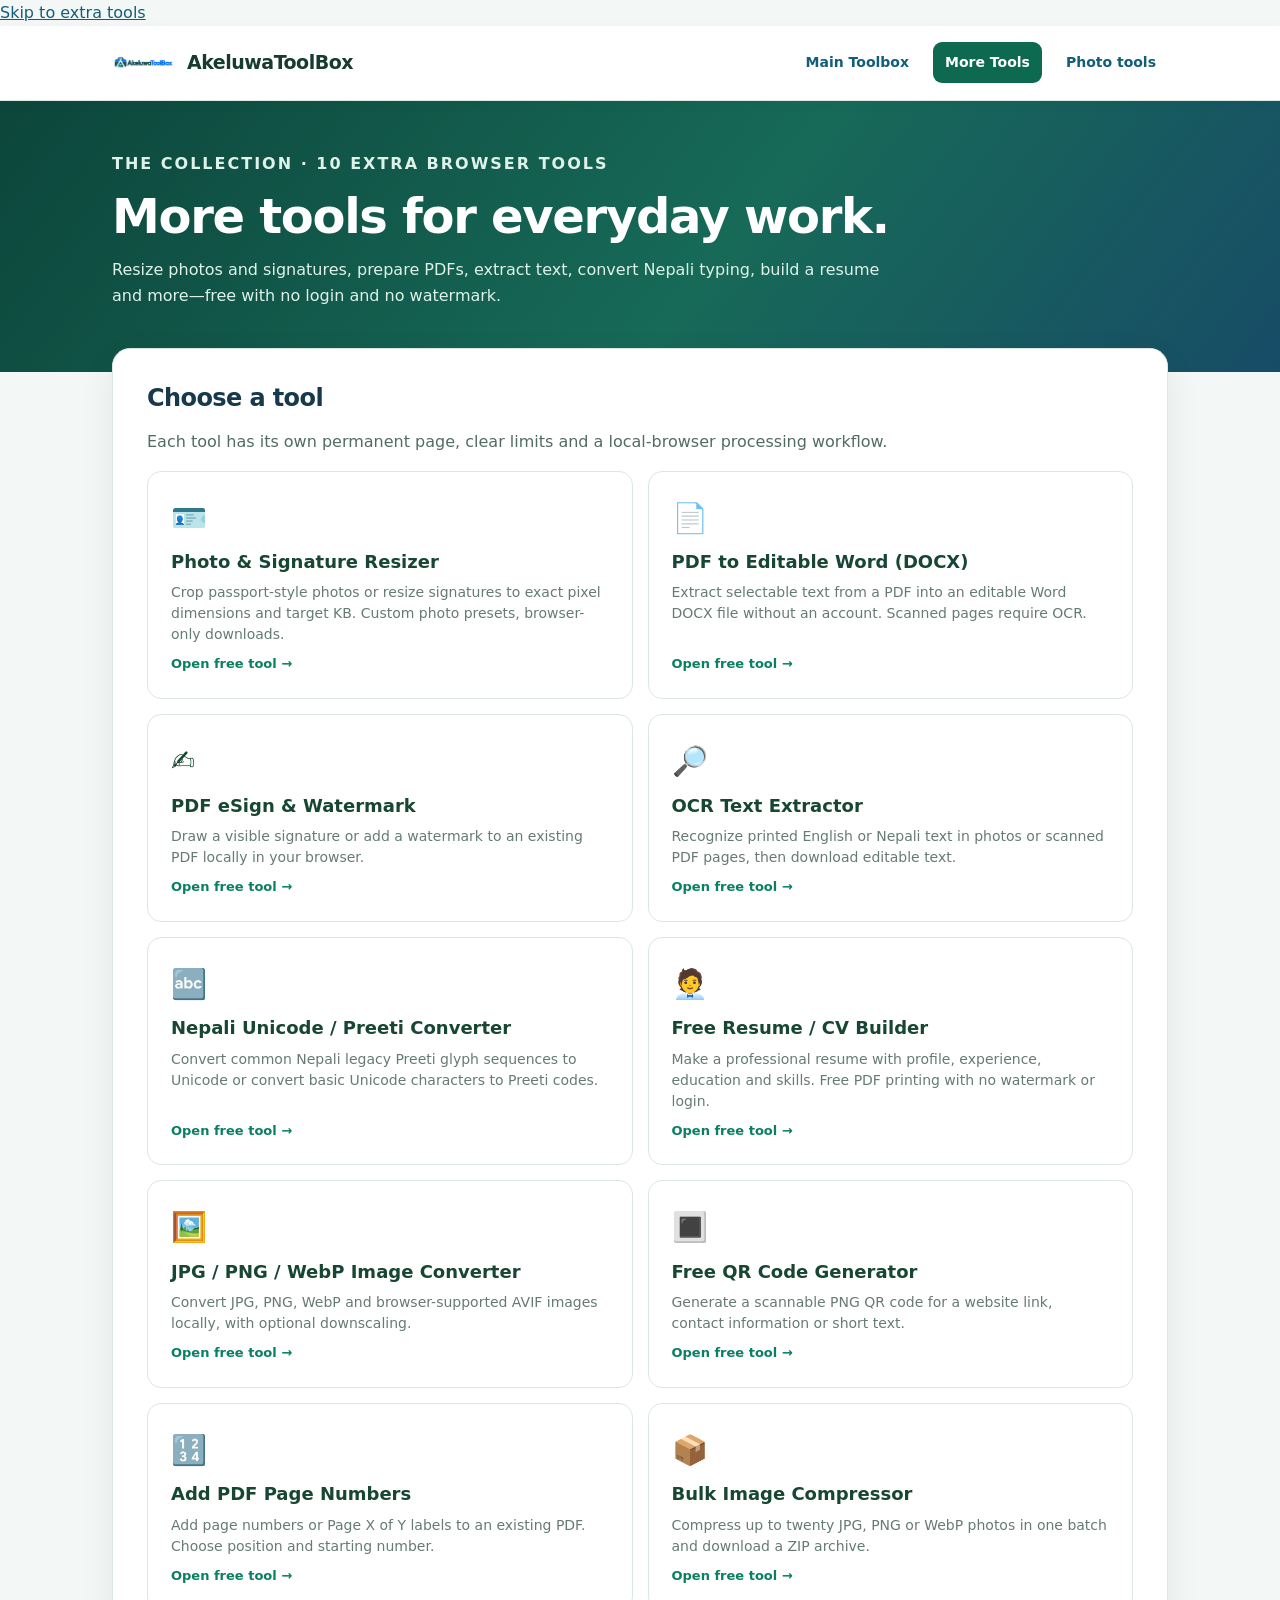
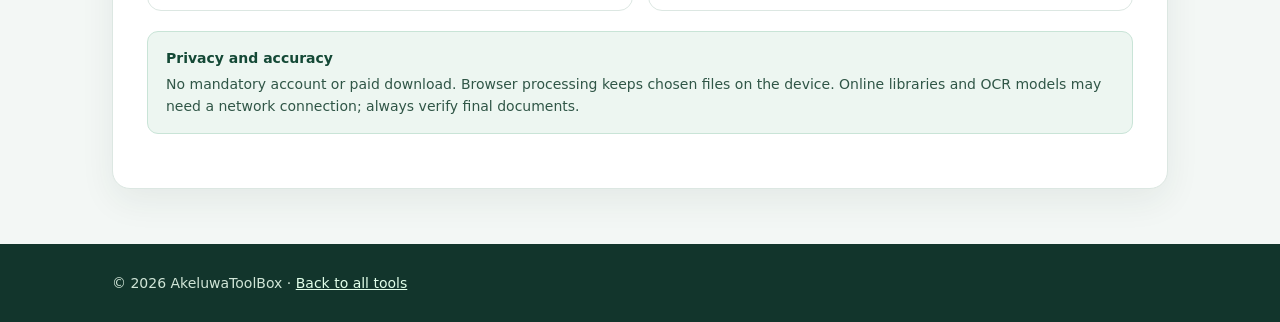
==== website/extra-tools/index.html @ 6e6ee6f1 "Add 10 free browser Toolbox utilities, SEO pages, safe static build and tests" ====
<!doctype html><html lang="en"><head><meta charset="utf-8"><meta name="viewport" content="width=device-width, initial-scale=1"><title>10 More Free PDF, Image and Nepali Tools | AkeluwaToolBox</title><meta name="description" content="Free photo and signature resizer, PDF to Word, PDF signing, OCR, Preeti converter, resume maker, image converter, QR generator, page numbers and bulk compression."><meta name="robots" content="index,follow"><link rel="canonical" href="__TOOLBOX_PUBLIC_ROOT__/extra-tools/"><meta property="og:title" content="10 More Free Tools | AkeluwaToolBox"><meta property="og:url" content="__TOOLBOX_PUBLIC_ROOT__/extra-tools/"><link rel="icon" href="../assets/images/favicon.png" type="image/png"><link rel="stylesheet" href="style.css"><script type="application/ld+json">{"@context":"https://schema.org","@type":"CollectionPage","name":"More free browser tools — AkeluwaToolBox","url":"__TOOLBOX_PUBLIC_ROOT__/extra-tools/","hasPart":[{"@type":"SoftwareApplication","name":"Photo & Signature Resizer","url":"__TOOLBOX_PUBLIC_ROOT__/extra-tools/photo-signature-resizer/"},{"@type":"SoftwareApplication","name":"PDF to Editable Word (DOCX)","url":"__TOOLBOX_PUBLIC_ROOT__/extra-tools/pdf-to-word/"},{"@type":"SoftwareApplication","name":"PDF eSign & Watermark","url":"__TOOLBOX_PUBLIC_ROOT__/extra-tools/pdf-esign-watermark/"},{"@type":"SoftwareApplication","name":"OCR Text Extractor","url":"__TOOLBOX_PUBLIC_ROOT__/extra-tools/ocr-text-extractor/"},{"@type":"SoftwareApplication","name":"Nepali Unicode / Preeti Converter","url":"__TOOLBOX_PUBLIC_ROOT__/extra-tools/unicode-preeti/"},{"@type":"SoftwareApplication","name":"Free Resume / CV Builder","url":"__TOOLBOX_PUBLIC_ROOT__/extra-tools/resume-builder/"},{"@type":"SoftwareApplication","name":"JPG / PNG / WebP Image Converter","url":"__TOOLBOX_PUBLIC_ROOT__/extra-tools/image-format-converter/"},{"@type":"SoftwareApplication","name":"Free QR Code Generator","url":"__TOOLBOX_PUBLIC_ROOT__/extra-tools/qr-code-generator/"},{"@type":"SoftwareApplication","name":"Add PDF Page Numbers","url":"__TOOLBOX_PUBLIC_ROOT__/extra-tools/pdf-page-numbers/"},{"@type":"SoftwareApplication","name":"Bulk Image Compressor","url":"__TOOLBOX_PUBLIC_ROOT__/extra-tools/bulk-image-compressor/"}]}</script></head><body><a href="#toolMain">Skip to extra tools</a><header class="extra-header"><nav class="extra-container" aria-label="Site navigation"><a class="extra-brand" href="../"><img src="../assets/images/logo.png" alt="">AkeluwaToolBox</a><div class="extra-links"><a href="../">Main Toolbox</a><a href="./" aria-current="page">More Tools</a><a href="../compress-photo/">Photo tools</a></div></nav></header><section class="extra-hero"><div class="extra-container"><p class="extra-eyebrow">The collection · 10 extra browser tools</p><h1>More tools for everyday work.</h1><p>Resize photos and signatures, prepare PDFs, extract text, convert Nepali typing, build a resume and more—free with no login and no watermark.</p></div></section><main id="toolMain" class="extra-container extra-main"><div class="extra-panel"><h2>Choose a tool</h2><p>Each tool has its own permanent page, clear limits and a local-browser processing workflow.</p><div class="extra-hub-grid"><a class="extra-hub-link" href="photo-signature-resizer/"><span class="extra-hub-icon" aria-hidden="true">🪪</span><strong>Photo &amp; Signature Resizer</strong><small>Crop passport-style photos or resize signatures to exact pixel dimensions and target KB. Custom photo presets, browser-only downloads.</small><em>Open free tool →</em></a><a class="extra-hub-link" href="pdf-to-word/"><span class="extra-hub-icon" aria-hidden="true">📄</span><strong>PDF to Editable Word (DOCX)</strong><small>Extract selectable text from a PDF into an editable Word DOCX file without an account. Scanned pages require OCR.</small><em>Open free tool →</em></a><a class="extra-hub-link" href="pdf-esign-watermark/"><span class="extra-hub-icon" aria-hidden="true">✍️</span><strong>PDF eSign &amp; Watermark</strong><small>Draw a visible signature or add a watermark to an existing PDF locally in your browser.</small><em>Open free tool →</em></a><a class="extra-hub-link" href="ocr-text-extractor/"><span class="extra-hub-icon" aria-hidden="true">🔎</span><strong>OCR Text Extractor</strong><small>Recognize printed English or Nepali text in photos or scanned PDF pages, then download editable text.</small><em>Open free tool →</em></a><a class="extra-hub-link" href="unicode-preeti/"><span class="extra-hub-icon" aria-hidden="true">🔤</span><strong>Nepali Unicode / Preeti Converter</strong><small>Convert common Nepali legacy Preeti glyph sequences to Unicode or convert basic Unicode characters to Preeti codes.</small><em>Open free tool →</em></a><a class="extra-hub-link" href="resume-builder/"><span class="extra-hub-icon" aria-hidden="true">🧑‍💼</span><strong>Free Resume / CV Builder</strong><small>Make a professional resume with profile, experience, education and skills. Free PDF printing with no watermark or login.</small><em>Open free tool →</em></a><a class="extra-hub-link" href="image-format-converter/"><span class="extra-hub-icon" aria-hidden="true">🖼️</span><strong>JPG / PNG / WebP Image Converter</strong><small>Convert JPG, PNG, WebP and browser-supported AVIF images locally, with optional downscaling.</small><em>Open free tool →</em></a><a class="extra-hub-link" href="qr-code-generator/"><span class="extra-hub-icon" aria-hidden="true">🔳</span><strong>Free QR Code Generator</strong><small>Generate a scannable PNG QR code for a website link, contact information or short text.</small><em>Open free tool →</em></a><a class="extra-hub-link" href="pdf-page-numbers/"><span class="extra-hub-icon" aria-hidden="true">🔢</span><strong>Add PDF Page Numbers</strong><small>Add page numbers or Page X of Y labels to an existing PDF. Choose position and starting number.</small><em>Open free tool →</em></a><a class="extra-hub-link" href="bulk-image-compressor/"><span class="extra-hub-icon" aria-hidden="true">📦</span><strong>Bulk Image Compressor</strong><small>Compress up to twenty JPG, PNG or WebP photos in one batch and download a ZIP archive.</small><em>Open free tool →</em></a></div><div class="extra-note"><strong>Privacy and accuracy</strong>No mandatory account or paid download. Browser processing keeps chosen files on the device. Online libraries and OCR models may need a network connection; always verify final documents.</div></div></main><footer class="extra-footer"><div class="extra-container">© 2026 AkeluwaToolBox · <a href="../">Back to all tools</a></div></footer></body></html>
---- website/extra-tools/style.css ----
/* AKELUWA Toolbox additional utilities — mobile first, keyboard accessible. */
:root{color-scheme:light;font-family:Inter,system-ui,-apple-system,"Segoe UI",sans-serif;color:#17394b;background:#f3f7f5}
*{box-sizing:border-box}body{margin:0;line-height:1.6}a{color:#125e7a}button,input,select,textarea{font:inherit}button{cursor:pointer}
a:focus-visible,button:focus-visible,input:focus-visible,select:focus-visible,textarea:focus-visible{outline:3px solid #e2ab2e;outline-offset:2px}
[hidden]{display:none!important}.extra-container{max-width:1100px;margin:0 auto;padding:0 22px}
.extra-header{background:#fff;border-bottom:1px solid #ddebe3;position:sticky;top:0;z-index:15;box-shadow:0 2px 15px #14302408}
.extra-header .extra-container{min-height:74px;display:flex;align-items:center;justify-content:space-between;gap:17px;flex-wrap:wrap;padding-top:10px;padding-bottom:10px}
.extra-brand{display:flex;align-items:center;gap:12px;text-decoration:none;color:#173b2d;font-weight:820;font-size:19px;letter-spacing:-.5px}
.extra-brand img{width:63px;height:42px;object-fit:contain}
.extra-links{display:flex;align-items:center;gap:12px;flex-wrap:wrap}
.extra-links a{padding:9px 12px;text-decoration:none;border-radius:9px;font-size:14px;font-weight:700}
.extra-links a:hover{background:#e7f3ee}
.extra-links a[aria-current=page]{background:#0d694f;color:white}
.extra-hero{background:linear-gradient(128deg,#0c453b 0%,#176a58 56%,#174c67);color:#fff;padding:50px 0 64px}
.extra-eyebrow{font-size:12px;font-weight:800;letter-spacing:2px;color:#c1ffdf;text-transform:uppercase}
.extra-hero h1{font-size:clamp(30px,5vw,48px);line-height:1.14;letter-spacing:-1.3px;margin:13px 0}
.extra-hero p{font-size:16px;max-width:790px;color:#dff2ea;margin:0}
.extra-main{position:relative;margin-top:-24px;padding-bottom:55px}
.extra-panel{border:1px solid #dce7e2;background:#fff;border-radius:18px;padding:clamp(18px,4vw,34px);box-shadow:0 12px 35px #173b2f12}
.extra-panel h2{margin:0 0 12px;font-size:24px;letter-spacing:-.6px;line-height:1.25}
.extra-panel h3{font-size:18px;margin:12px 0}.extra-panel p{color:#536b65}
.extra-hub-grid{display:grid;grid-template-columns:repeat(2,minmax(0,1fr));gap:15px}
.extra-hub-link{display:flex;flex-direction:column;gap:9px;border:1px solid #dce7e2;border-radius:14px;padding:23px;text-decoration:none;color:#174633;min-width:0;transition:box-shadow .18s,border-color .18s,transform .18s}
.extra-hub-link:hover{border-color:#2b9b71;box-shadow:0 12px 25px #16493616;transform:translateY(-2px)}
.extra-hub-icon{font-size:29px}.extra-hub-link strong{font-size:18px;line-height:1.3}
.extra-hub-link small{font-size:14px;color:#667b72;line-height:1.5;flex:1}
.extra-hub-link em{font-style:normal;font-size:13px;font-weight:790;color:#097f64}
.extra-note{background:#edf6f1;border:1px solid #c9e4d7;color:#305647;border-radius:11px;padding:15px 18px;margin:20px 0;font-size:14px}
.extra-note strong{display:block;color:#144936;margin-bottom:4px}
.extra-form{display:grid;gap:16px}.extra-fields{display:grid;grid-template-columns:repeat(2,minmax(0,1fr));gap:15px}
.extra-field{min-width:0;display:flex;flex-direction:column;gap:7px;font-size:14px;font-weight:700;color:#224f42}
.extra-field input:not([type="checkbox"]),.extra-field select,.extra-field textarea{width:100%;padding:12px 13px;border:1px solid #becfc6;border-radius:10px;color:#182f27;background:white;min-height:45px;font-size:16px}
.extra-field textarea{min-height:125px;resize:vertical}.extra-field small{font-weight:400;font-size:12px;color:#64776f}
.extra-field input[type="file"]{padding:12px 4px}
.extra-btn{background:#126c51;color:#fff;border:0;border-radius:10px;padding:12px 20px;min-height:46px;font-weight:780;align-self:start}
.extra-btn:hover{background:#07513a}.extra-btn:disabled{cursor:wait;opacity:.64}
.extra-btn.secondary{background:#e7f3ed;color:#0c5640;border:1px solid #c1e0ce}.extra-actions{display:flex;gap:10px;flex-wrap:wrap;align-items:center}
.extra-status{margin:16px 0!important;padding:13px 17px;background:#eaf9ee;border:1px solid #bae4c4;color:#185b35!important;border-radius:10px;white-space:pre-wrap;font-size:14px;overflow-wrap:anywhere}
.extra-status.is-error{background:#fff3f1;border-color:#e9c3bf;color:#9b2b27!important}
.extra-preview{display:block;max-width:100%;max-height:340px;object-fit:contain;background:#f6f8f6;border:1px solid #d5e0d8;border-radius:10px;margin:16px 0}
.extra-output{margin:24px 0 6px}.extra-output>textarea{width:100%;border:1px solid #c6d6cd;border-radius:10px;padding:13px;min-height:180px}
.extra-sources{padding-top:28px;border-top:1px solid #e3eae7;margin-top:34px}
.extra-sources p{font-size:14px}.extra-sources a{word-break:break-word}
.extra-related{padding-top:20px}.extra-related-grid{display:grid;grid-template-columns:repeat(3,minmax(0,1fr));gap:9px}
.extra-related-grid a{background:#ecf5f0;border:1px solid #cee4d8;border-radius:10px;padding:12px;color:#145b43;text-decoration:none;font-weight:700;font-size:13px}
.extra-related-grid a:hover{background:#dbefe4}
.extra-footer{background:#12352c;color:#d0e5d7;padding:28px 0;font-size:14px}.extra-footer a{color:#e1ffea}
.extra-disclaimer{font-size:13px;color:#6b7b73!important;margin-top:16px}
#signaturePad{width:min(100%,580px);height:160px;border:2px dashed #b1caba;border-radius:12px;background:#fff;display:block;touch-action:none}
#qrCanvas{display:inline-block;padding:15px;border-radius:12px;background:white;border:1px solid #d6e6dc;min-height:100px;max-width:100%;overflow:hidden}
#qrCanvas canvas,#qrCanvas img{max-width:100%;height:auto}
#bulkReport{white-space:pre-wrap;overflow-wrap:anywhere;color:#385c49;font-size:13px;margin-top:14px}
.extra-cv-preview{margin-top:15px}.cv-paper{border:1px solid #e0e0e0;background:#fff;color:#1d2937;padding:30px;max-width:760px;box-shadow:0 8px 24px #0000000d}
.cv-paper h1{font-size:29px;letter-spacing:-.9px;line-height:1.25;margin:0}.cv-paper .cv-role{font-size:16px;color:#36586f;font-weight:700;margin:7px 0}
.cv-paper .cv-contacts{font-size:13px;color:#667481}.cv-paper h2{font-size:17px;border-bottom:1px solid #dce4e9;padding-bottom:6px;margin-top:24px}
.cv-paper section p{white-space:pre-line;font-size:14px;color:#314255}.cv-modern{border-top:9px solid #187961}
.extra-breadcrumb{font-size:13px;color:#647a6d;margin:0 0 16px}.extra-breadcrumb a{text-decoration:none}
.extra-privacy{font-size:12px;color:#d4f4df;margin-top:12px!important}
@media(max-width:780px){.extra-hub-grid{grid-template-columns:1fr}.extra-related-grid{grid-template-columns:repeat(2,minmax(0,1fr))}}
@media(max-width:560px){.extra-container{padding-left:15px;padding-right:15px}.extra-header .extra-container{min-height:66px}.extra-brand{font-size:15px}.extra-brand img{width:47px;height:34px}.extra-links{gap:2px}.extra-links a{font-size:12px;padding:6px}.extra-hero{padding:35px 0 54px}.extra-fields{grid-template-columns:1fr}.extra-related-grid{grid-template-columns:1fr}.extra-panel{border-radius:13px}.extra-hub-link{padding:18px}}
@media print{body{background:#fff!important}.extra-header,.extra-hero,.extra-panel> :not(.extra-output),.extra-footer,.extra-related,.extra-sources,.extra-note,#toolStatus{display:none!important}.extra-main{margin:0;padding:0}.extra-container{max-width:none;padding:0}.extra-panel{border:0;padding:0;box-shadow:none}.extra-output{margin:0}.cv-paper{border:0;box-shadow:none;max-width:none;padding:0}@page{margin:16mm}}
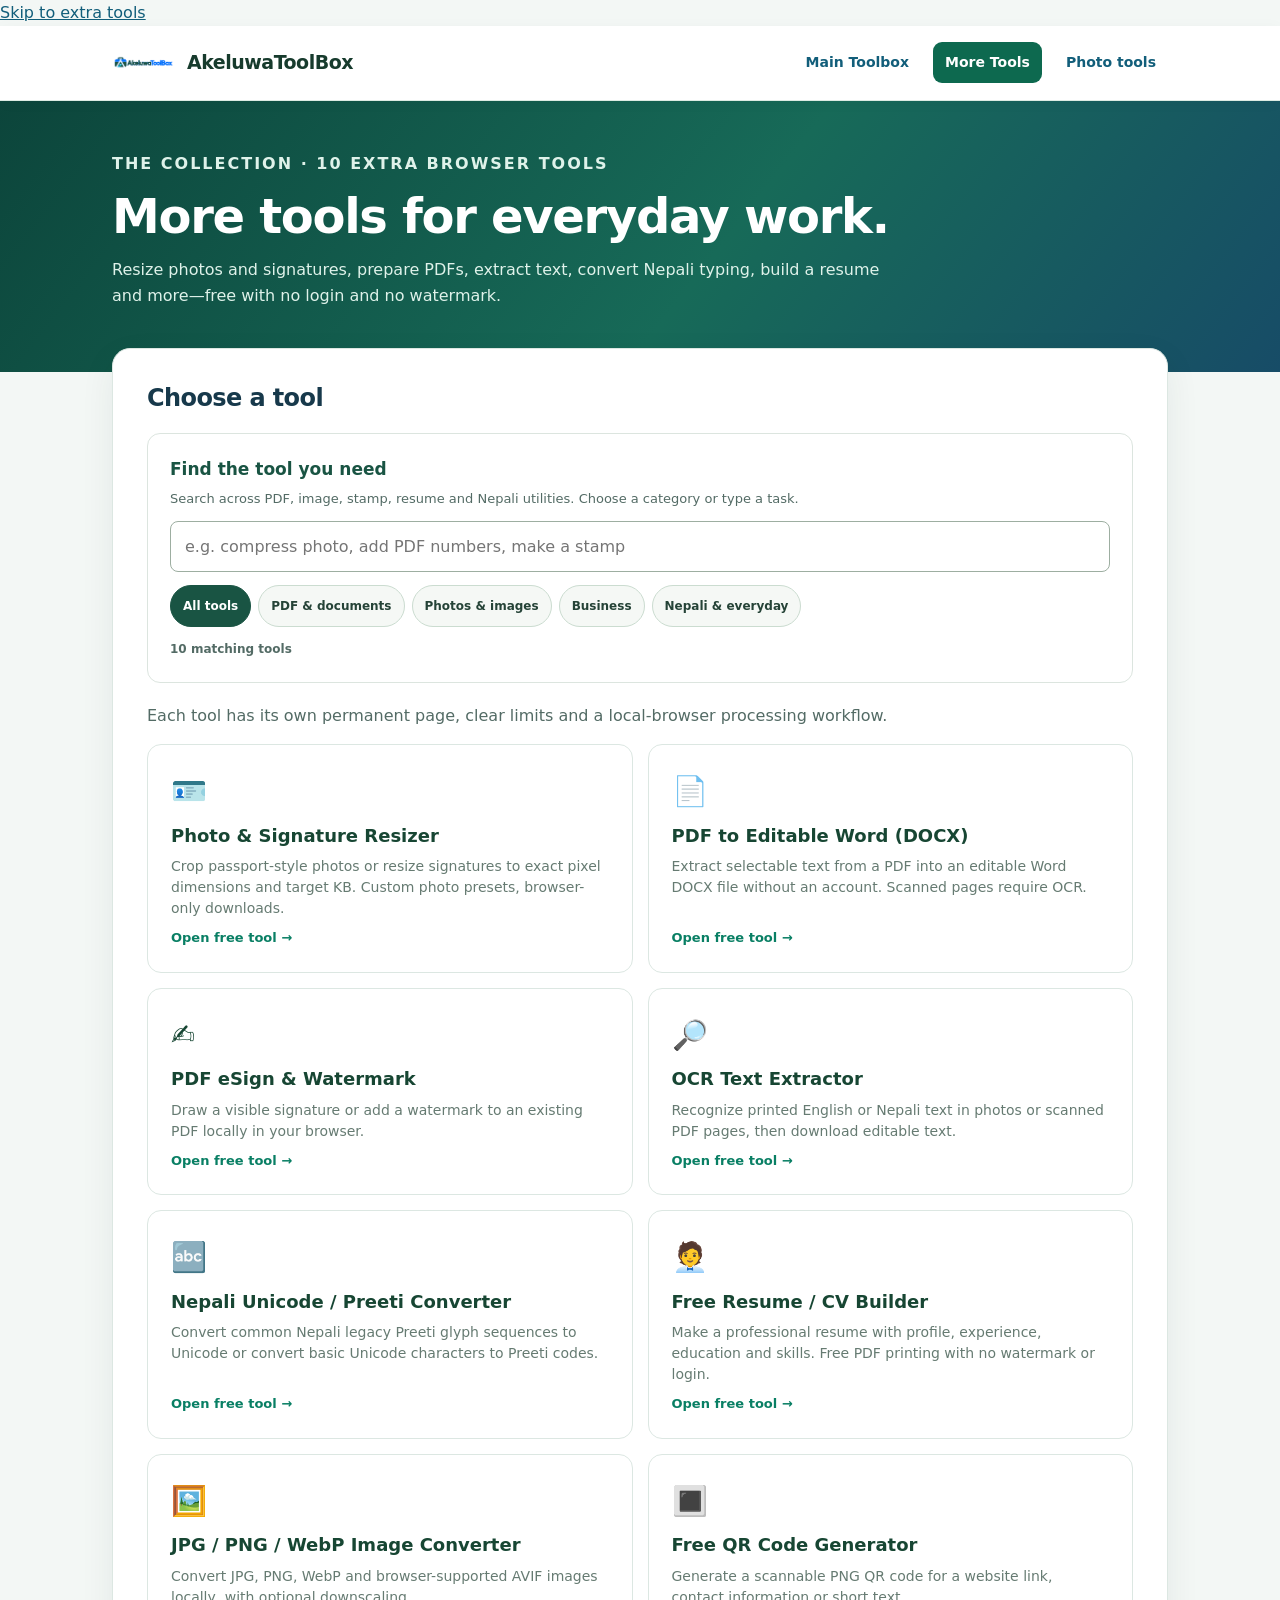
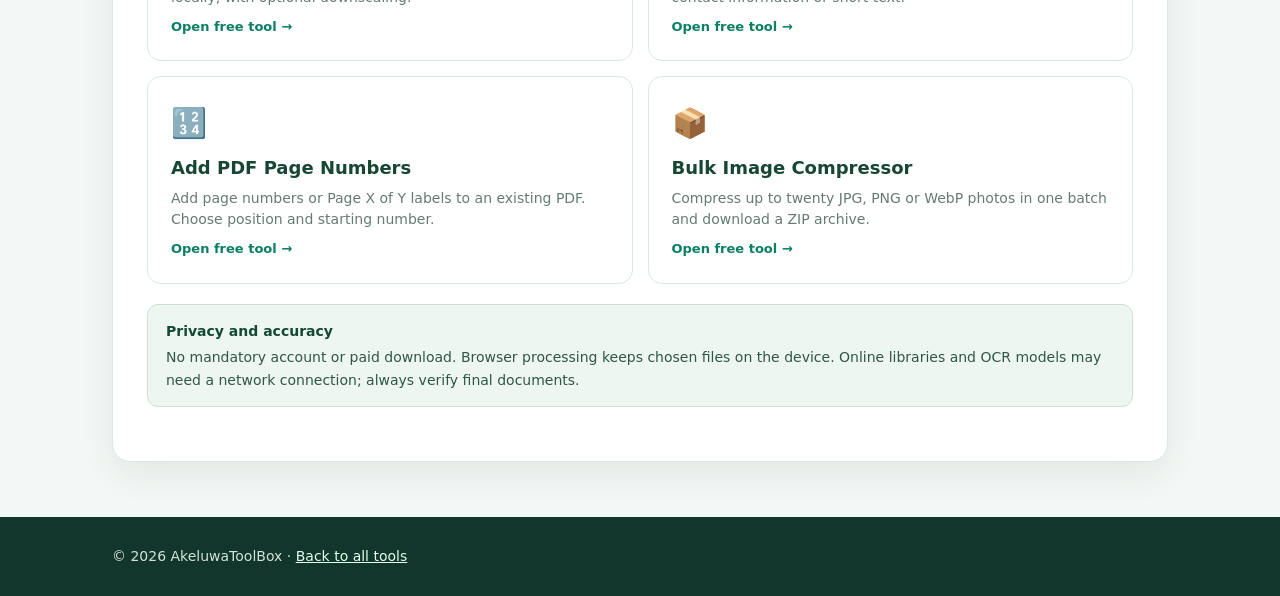
==== commit 55675933: "feat(toolbox): simplify tool discovery and protect stamp maker route" ====
--- a/website/extra-tools/index.html
+++ b/website/extra-tools/index.html
@@ -1 +1,17 @@
-<!doctype html><html lang="en"><head><meta charset="utf-8"><meta name="viewport" content="width=device-width, initial-scale=1"><title>10 More Free PDF, Image and Nepali Tools | AkeluwaToolBox</title><meta name="description" content="Free photo and signature resizer, PDF to Word, PDF signing, OCR, Preeti converter, resume maker, image converter, QR generator, page numbers and bulk compression."><meta name="robots" content="index,follow"><link rel="canonical" href="__TOOLBOX_PUBLIC_ROOT__/extra-tools/"><meta property="og:title" content="10 More Free Tools | AkeluwaToolBox"><meta property="og:url" content="__TOOLBOX_PUBLIC_ROOT__/extra-tools/"><link rel="icon" href="../assets/images/favicon.png" type="image/png"><link rel="stylesheet" href="style.css"><script type="application/ld+json">{"@context":"https://schema.org","@type":"CollectionPage","name":"More free browser tools — AkeluwaToolBox","url":"__TOOLBOX_PUBLIC_ROOT__/extra-tools/","hasPart":[{"@type":"SoftwareApplication","name":"Photo & Signature Resizer","url":"__TOOLBOX_PUBLIC_ROOT__/extra-tools/photo-signature-resizer/"},{"@type":"SoftwareApplication","name":"PDF to Editable Word (DOCX)","url":"__TOOLBOX_PUBLIC_ROOT__/extra-tools/pdf-to-word/"},{"@type":"SoftwareApplication","name":"PDF eSign & Watermark","url":"__TOOLBOX_PUBLIC_ROOT__/extra-tools/pdf-esign-watermark/"},{"@type":"SoftwareApplication","name":"OCR Text Extractor","url":"__TOOLBOX_PUBLIC_ROOT__/extra-tools/ocr-text-extractor/"},{"@type":"SoftwareApplication","name":"Nepali Unicode / Preeti Converter","url":"__TOOLBOX_PUBLIC_ROOT__/extra-tools/unicode-preeti/"},{"@type":"SoftwareApplication","name":"Free Resume / CV Builder","url":"__TOOLBOX_PUBLIC_ROOT__/extra-tools/resume-builder/"},{"@type":"SoftwareApplication","name":"JPG / PNG / WebP Image Converter","url":"__TOOLBOX_PUBLIC_ROOT__/extra-tools/image-format-converter/"},{"@type":"SoftwareApplication","name":"Free QR Code Generator","url":"__TOOLBOX_PUBLIC_ROOT__/extra-tools/qr-code-generator/"},{"@type":"SoftwareApplication","name":"Add PDF Page Numbers","url":"__TOOLBOX_PUBLIC_ROOT__/extra-tools/pdf-page-numbers/"},{"@type":"SoftwareApplication","name":"Bulk Image Compressor","url":"__TOOLBOX_PUBLIC_ROOT__/extra-tools/bulk-image-compressor/"}]}</script></head><body><a href="#toolMain">Skip to extra tools</a><header class="extra-header"><nav class="extra-container" aria-label="Site navigation"><a class="extra-brand" href="../"><img src="../assets/images/logo.png" alt="">AkeluwaToolBox</a><div class="extra-links"><a href="../">Main Toolbox</a><a href="./" aria-current="page">More Tools</a><a href="../compress-photo/">Photo tools</a></div></nav></header><section class="extra-hero"><div class="extra-container"><p class="extra-eyebrow">The collection · 10 extra browser tools</p><h1>More tools for everyday work.</h1><p>Resize photos and signatures, prepare PDFs, extract text, convert Nepali typing, build a resume and more—free with no login and no watermark.</p></div></section><main id="toolMain" class="extra-container extra-main"><div class="extra-panel"><h2>Choose a tool</h2><p>Each tool has its own permanent page, clear limits and a local-browser processing workflow.</p><div class="extra-hub-grid"><a class="extra-hub-link" href="photo-signature-resizer/"><span class="extra-hub-icon" aria-hidden="true">🪪</span><strong>Photo &amp; Signature Resizer</strong><small>Crop passport-style photos or resize signatures to exact pixel dimensions and target KB. Custom photo presets, browser-only downloads.</small><em>Open free tool →</em></a><a class="extra-hub-link" href="pdf-to-word/"><span class="extra-hub-icon" aria-hidden="true">📄</span><strong>PDF to Editable Word (DOCX)</strong><small>Extract selectable text from a PDF into an editable Word DOCX file without an account. Scanned pages require OCR.</small><em>Open free tool →</em></a><a class="extra-hub-link" href="pdf-esign-watermark/"><span class="extra-hub-icon" aria-hidden="true">✍️</span><strong>PDF eSign &amp; Watermark</strong><small>Draw a visible signature or add a watermark to an existing PDF locally in your browser.</small><em>Open free tool →</em></a><a class="extra-hub-link" href="ocr-text-extractor/"><span class="extra-hub-icon" aria-hidden="true">🔎</span><strong>OCR Text Extractor</strong><small>Recognize printed English or Nepali text in photos or scanned PDF pages, then download editable text.</small><em>Open free tool →</em></a><a class="extra-hub-link" href="unicode-preeti/"><span class="extra-hub-icon" aria-hidden="true">🔤</span><strong>Nepali Unicode / Preeti Converter</strong><small>Convert common Nepali legacy Preeti glyph sequences to Unicode or convert basic Unicode characters to Preeti codes.</small><em>Open free tool →</em></a><a class="extra-hub-link" href="resume-builder/"><span class="extra-hub-icon" aria-hidden="true">🧑‍💼</span><strong>Free Resume / CV Builder</strong><small>Make a professional resume with profile, experience, education and skills. Free PDF printing with no watermark or login.</small><em>Open free tool →</em></a><a class="extra-hub-link" href="image-format-converter/"><span class="extra-hub-icon" aria-hidden="true">🖼️</span><strong>JPG / PNG / WebP Image Converter</strong><small>Convert JPG, PNG, WebP and browser-supported AVIF images locally, with optional downscaling.</small><em>Open free tool →</em></a><a class="extra-hub-link" href="qr-code-generator/"><span class="extra-hub-icon" aria-hidden="true">🔳</span><strong>Free QR Code Generator</strong><small>Generate a scannable PNG QR code for a website link, contact information or short text.</small><em>Open free tool →</em></a><a class="extra-hub-link" href="pdf-page-numbers/"><span class="extra-hub-icon" aria-hidden="true">🔢</span><strong>Add PDF Page Numbers</strong><small>Add page numbers or Page X of Y labels to an existing PDF. Choose position and starting number.</small><em>Open free tool →</em></a><a class="extra-hub-link" href="bulk-image-compressor/"><span class="extra-hub-icon" aria-hidden="true">📦</span><strong>Bulk Image Compressor</strong><small>Compress up to twenty JPG, PNG or WebP photos in one batch and download a ZIP archive.</small><em>Open free tool →</em></a></div><div class="extra-note"><strong>Privacy and accuracy</strong>No mandatory account or paid download. Browser processing keeps chosen files on the device. Online libraries and OCR models may need a network connection; always verify final documents.</div></div></main><footer class="extra-footer"><div class="extra-container">© 2026 AkeluwaToolBox · <a href="../">Back to all tools</a></div></footer></body></html>+<!doctype html><html lang="en"><head><meta charset="utf-8"><meta name="viewport" content="width=device-width, initial-scale=1"><title>10 More Free PDF, Image and Nepali Tools | AkeluwaToolBox</title><meta name="description" content="Free photo and signature resizer, PDF to Word, PDF signing, OCR, Preeti converter, resume maker, image converter, QR generator, page numbers and bulk compression."><meta name="robots" content="index,follow"><link rel="canonical" href="__TOOLBOX_PUBLIC_ROOT__/extra-tools/"><meta property="og:title" content="10 More Free Tools | AkeluwaToolBox"><meta property="og:url" content="__TOOLBOX_PUBLIC_ROOT__/extra-tools/"><link rel="icon" href="../assets/images/favicon.png" type="image/png"><link rel="stylesheet" href="style.css"><script type="application/ld+json">{"@context":"https://schema.org","@type":"CollectionPage","name":"More free browser tools — AkeluwaToolBox","url":"__TOOLBOX_PUBLIC_ROOT__/extra-tools/","hasPart":[{"@type":"SoftwareApplication","name":"Photo & Signature Resizer","url":"__TOOLBOX_PUBLIC_ROOT__/extra-tools/photo-signature-resizer/"},{"@type":"SoftwareApplication","name":"PDF to Editable Word (DOCX)","url":"__TOOLBOX_PUBLIC_ROOT__/extra-tools/pdf-to-word/"},{"@type":"SoftwareApplication","name":"PDF eSign & Watermark","url":"__TOOLBOX_PUBLIC_ROOT__/extra-tools/pdf-esign-watermark/"},{"@type":"SoftwareApplication","name":"OCR Text Extractor","url":"__TOOLBOX_PUBLIC_ROOT__/extra-tools/ocr-text-extractor/"},{"@type":"SoftwareApplication","name":"Nepali Unicode / Preeti Converter","url":"__TOOLBOX_PUBLIC_ROOT__/extra-tools/unicode-preeti/"},{"@type":"SoftwareApplication","name":"Free Resume / CV Builder","url":"__TOOLBOX_PUBLIC_ROOT__/extra-tools/resume-builder/"},{"@type":"SoftwareApplication","name":"JPG / PNG / WebP Image Converter","url":"__TOOLBOX_PUBLIC_ROOT__/extra-tools/image-format-converter/"},{"@type":"SoftwareApplication","name":"Free QR Code Generator","url":"__TOOLBOX_PUBLIC_ROOT__/extra-tools/qr-code-generator/"},{"@type":"SoftwareApplication","name":"Add PDF Page Numbers","url":"__TOOLBOX_PUBLIC_ROOT__/extra-tools/pdf-page-numbers/"},{"@type":"SoftwareApplication","name":"Bulk Image Compressor","url":"__TOOLBOX_PUBLIC_ROOT__/extra-tools/bulk-image-compressor/"}]}</script></head><body><a href="#toolMain">Skip to extra tools</a><header class="extra-header"><nav class="extra-container" aria-label="Site navigation"><a class="extra-brand" href="../"><img src="../assets/images/logo.png" alt="">AkeluwaToolBox</a><div class="extra-links"><a href="../">Main Toolbox</a><a href="./" aria-current="page">More Tools</a><a href="../compress-photo/">Photo tools</a></div></nav></header><section class="extra-hero"><div class="extra-container"><p class="extra-eyebrow">The collection · 10 extra browser tools</p><h1>More tools for everyday work.</h1><p>Resize photos and signatures, prepare PDFs, extract text, convert Nepali typing, build a resume and more—free with no login and no watermark.</p></div></section><main id="toolMain" class="extra-container extra-main"><div class="extra-panel"><h2>Choose a tool</h2><div class="tool-finder" role="search" aria-labelledby="toolFinderTitle">
+  <label id="toolFinderTitle" for="toolSearch">Find the tool you need</label>
+  <p class="tool-finder-hint" id="toolFinderHint">Search across PDF, image, stamp, resume and Nepali utilities. Choose a category or type a task.</p>
+  <div class="tool-finder-input-row">
+    <input id="toolSearch" type="search" autocomplete="off" aria-describedby="toolFinderHint toolSearchCount" placeholder="e.g. compress photo, add PDF numbers, make a stamp" />
+    <button id="toolSearchClear" type="button" hidden>Clear filters</button>
+  </div>
+  <div class="tool-finder-filters" role="group" aria-label="Filter tools by category">
+    <button type="button" data-tool-filter="all" aria-pressed="true">All tools</button>
+    <button type="button" data-tool-filter="documents" aria-pressed="false">PDF &amp; documents</button>
+    <button type="button" data-tool-filter="images" aria-pressed="false">Photos &amp; images</button>
+    <button type="button" data-tool-filter="business" aria-pressed="false">Business</button>
+    <button type="button" data-tool-filter="everyday" aria-pressed="false">Nepali &amp; everyday</button>
+  </div>
+  <p id="toolSearchCount" class="tool-finder-count" role="status" aria-live="polite">Browse tools below</p>
+  <p id="toolSearchEmpty" class="tool-finder-empty" hidden>No tool matched. Try a broader word, choose All tools, or clear your search.</p>
+</div><p>Each tool has its own permanent page, clear limits and a local-browser processing workflow.</p><div class="extra-hub-grid"><a class="extra-hub-link" href="photo-signature-resizer/"><span class="extra-hub-icon" aria-hidden="true">🪪</span><strong>Photo &amp; Signature Resizer</strong><small>Crop passport-style photos or resize signatures to exact pixel dimensions and target KB. Custom photo presets, browser-only downloads.</small><em>Open free tool →</em></a><a class="extra-hub-link" href="pdf-to-word/"><span class="extra-hub-icon" aria-hidden="true">📄</span><strong>PDF to Editable Word (DOCX)</strong><small>Extract selectable text from a PDF into an editable Word DOCX file without an account. Scanned pages require OCR.</small><em>Open free tool →</em></a><a class="extra-hub-link" href="pdf-esign-watermark/"><span class="extra-hub-icon" aria-hidden="true">✍️</span><strong>PDF eSign &amp; Watermark</strong><small>Draw a visible signature or add a watermark to an existing PDF locally in your browser.</small><em>Open free tool →</em></a><a class="extra-hub-link" href="ocr-text-extractor/"><span class="extra-hub-icon" aria-hidden="true">🔎</span><strong>OCR Text Extractor</strong><small>Recognize printed English or Nepali text in photos or scanned PDF pages, then download editable text.</small><em>Open free tool →</em></a><a class="extra-hub-link" href="unicode-preeti/"><span class="extra-hub-icon" aria-hidden="true">🔤</span><strong>Nepali Unicode / Preeti Converter</strong><small>Convert common Nepali legacy Preeti glyph sequences to Unicode or convert basic Unicode characters to Preeti codes.</small><em>Open free tool →</em></a><a class="extra-hub-link" href="resume-builder/"><span class="extra-hub-icon" aria-hidden="true">🧑‍💼</span><strong>Free Resume / CV Builder</strong><small>Make a professional resume with profile, experience, education and skills. Free PDF printing with no watermark or login.</small><em>Open free tool →</em></a><a class="extra-hub-link" href="image-format-converter/"><span class="extra-hub-icon" aria-hidden="true">🖼️</span><strong>JPG / PNG / WebP Image Converter</strong><small>Convert JPG, PNG, WebP and browser-supported AVIF images locally, with optional downscaling.</small><em>Open free tool →</em></a><a class="extra-hub-link" href="qr-code-generator/"><span class="extra-hub-icon" aria-hidden="true">🔳</span><strong>Free QR Code Generator</strong><small>Generate a scannable PNG QR code for a website link, contact information or short text.</small><em>Open free tool →</em></a><a class="extra-hub-link" href="pdf-page-numbers/"><span class="extra-hub-icon" aria-hidden="true">🔢</span><strong>Add PDF Page Numbers</strong><small>Add page numbers or Page X of Y labels to an existing PDF. Choose position and starting number.</small><em>Open free tool →</em></a><a class="extra-hub-link" href="bulk-image-compressor/"><span class="extra-hub-icon" aria-hidden="true">📦</span><strong>Bulk Image Compressor</strong><small>Compress up to twenty JPG, PNG or WebP photos in one batch and download a ZIP archive.</small><em>Open free tool →</em></a></div><div class="extra-note"><strong>Privacy and accuracy</strong>No mandatory account or paid download. Browser processing keeps chosen files on the device. Online libraries and OCR models may need a network connection; always verify final documents.</div></div></main><footer class="extra-footer"><div class="extra-container">© 2026 AkeluwaToolBox · <a href="../">Back to all tools</a></div></footer><script type="module" src="../assets/js/tool-finder.mjs"></script></body></html>
--- a/website/extra-tools/style.css
+++ b/website/extra-tools/style.css
@@ -59,3 +59,31 @@
 @media(max-width:780px){.extra-hub-grid{grid-template-columns:1fr}.extra-related-grid{grid-template-columns:repeat(2,minmax(0,1fr))}}
 @media(max-width:560px){.extra-container{padding-left:15px;padding-right:15px}.extra-header .extra-container{min-height:66px}.extra-brand{font-size:15px}.extra-brand img{width:47px;height:34px}.extra-links{gap:2px}.extra-links a{font-size:12px;padding:6px}.extra-hero{padding:35px 0 54px}.extra-fields{grid-template-columns:1fr}.extra-related-grid{grid-template-columns:1fr}.extra-panel{border-radius:13px}.extra-hub-link{padding:18px}}
 @media print{body{background:#fff!important}.extra-header,.extra-hero,.extra-panel> :not(.extra-output),.extra-footer,.extra-related,.extra-sources,.extra-note,#toolStatus{display:none!important}.extra-main{margin:0;padding:0}.extra-container{max-width:none;padding:0}.extra-panel{border:0;padding:0;box-shadow:none}.extra-output{margin:0}.cv-paper{border:0;box-shadow:none;max-width:none;padding:0}@page{margin:16mm}}
+
+/* CV builder keeps only the actual resume visible while printing. */
+@media print{
+ body[data-extra-tool="resume-builder"] .extra-panel > .extra-fields{display:block!important}
+ body[data-extra-tool="resume-builder"] #cvForm{display:none!important}
+ body[data-extra-tool="resume-builder"] .extra-panel > .extra-fields > div > h3{display:none!important}
+ body[data-extra-tool="resume-builder"] #resumePreview{display:block!important;margin:0!important}
+}
+
+
+/* Shared, accessible tool discovery: no overlays or forced modal dialogs. */
+.tool-finder{background:#fff;border:1px solid var(--line,#dce5df);padding:22px;border-radius:13px;margin:20px 0;color:#22342c}
+.tool-finder-home{margin-top:23px}
+.tool-finder label{display:block;font-weight:750;font-size:17px;color:#195443}
+.tool-finder-hint{font-size:13px;color:#546b60;line-height:1.5;margin:6px 0 12px}
+.tool-finder-input-row{display:flex;align-items:center;flex-wrap:wrap;gap:10px}
+.tool-finder input[type=search]{flex:1 1 230px;min-width:0;width:100%;padding:12px 14px;min-height:47px;border:1px solid #9daea1;border-radius:8px;background:#fff;color:#1d3429;font:inherit}
+.tool-finder input[type=search]:focus-visible{outline:3px solid #1267b2;outline-offset:2px}
+.tool-finder button{cursor:pointer;font:inherit}
+#toolSearchClear{padding:10px 13px;min-height:44px;border:1px solid #b3c4ba;border-radius:8px;color:#195443;background:white;font-weight:650}
+.tool-finder-filters{display:flex;flex-wrap:wrap;gap:7px;margin-top:13px}
+.tool-finder-filters button{padding:8px 12px;min-height:42px;border:1px solid #cbdcd0;border-radius:999px;background:#f5f8f5;color:#254337;font-size:12px;font-weight:650}
+.tool-finder-filters button[aria-pressed=true]{background:#195443;color:white;border-color:#195443}
+.tool-finder-filters button:focus-visible,#toolSearchClear:focus-visible{outline:3px solid #1267b2;outline-offset:2px}
+.tool-finder-count{color:#526b60;font-size:12px;font-weight:650;margin:13px 0 0}
+.tool-finder-empty{padding:12px;color:#6e301c;background:#fff4eb;border:1px solid #f5d8bd;border-radius:8px;font-size:13px}
+.tool-card[hidden],.extra-home-card[hidden],.extra-hub-link[hidden],.extra-home-panel[hidden],.tools-section[hidden],#toolSearchClear[hidden],#toolSearchEmpty[hidden]{display:none!important}
+@media(max-width:700px){.tool-finder{padding:16px}.tool-finder label{font-size:16px}.tool-finder-filters button{font-size:12px;padding:8px 9px}.tool-finder-home{margin-top:18px}}
